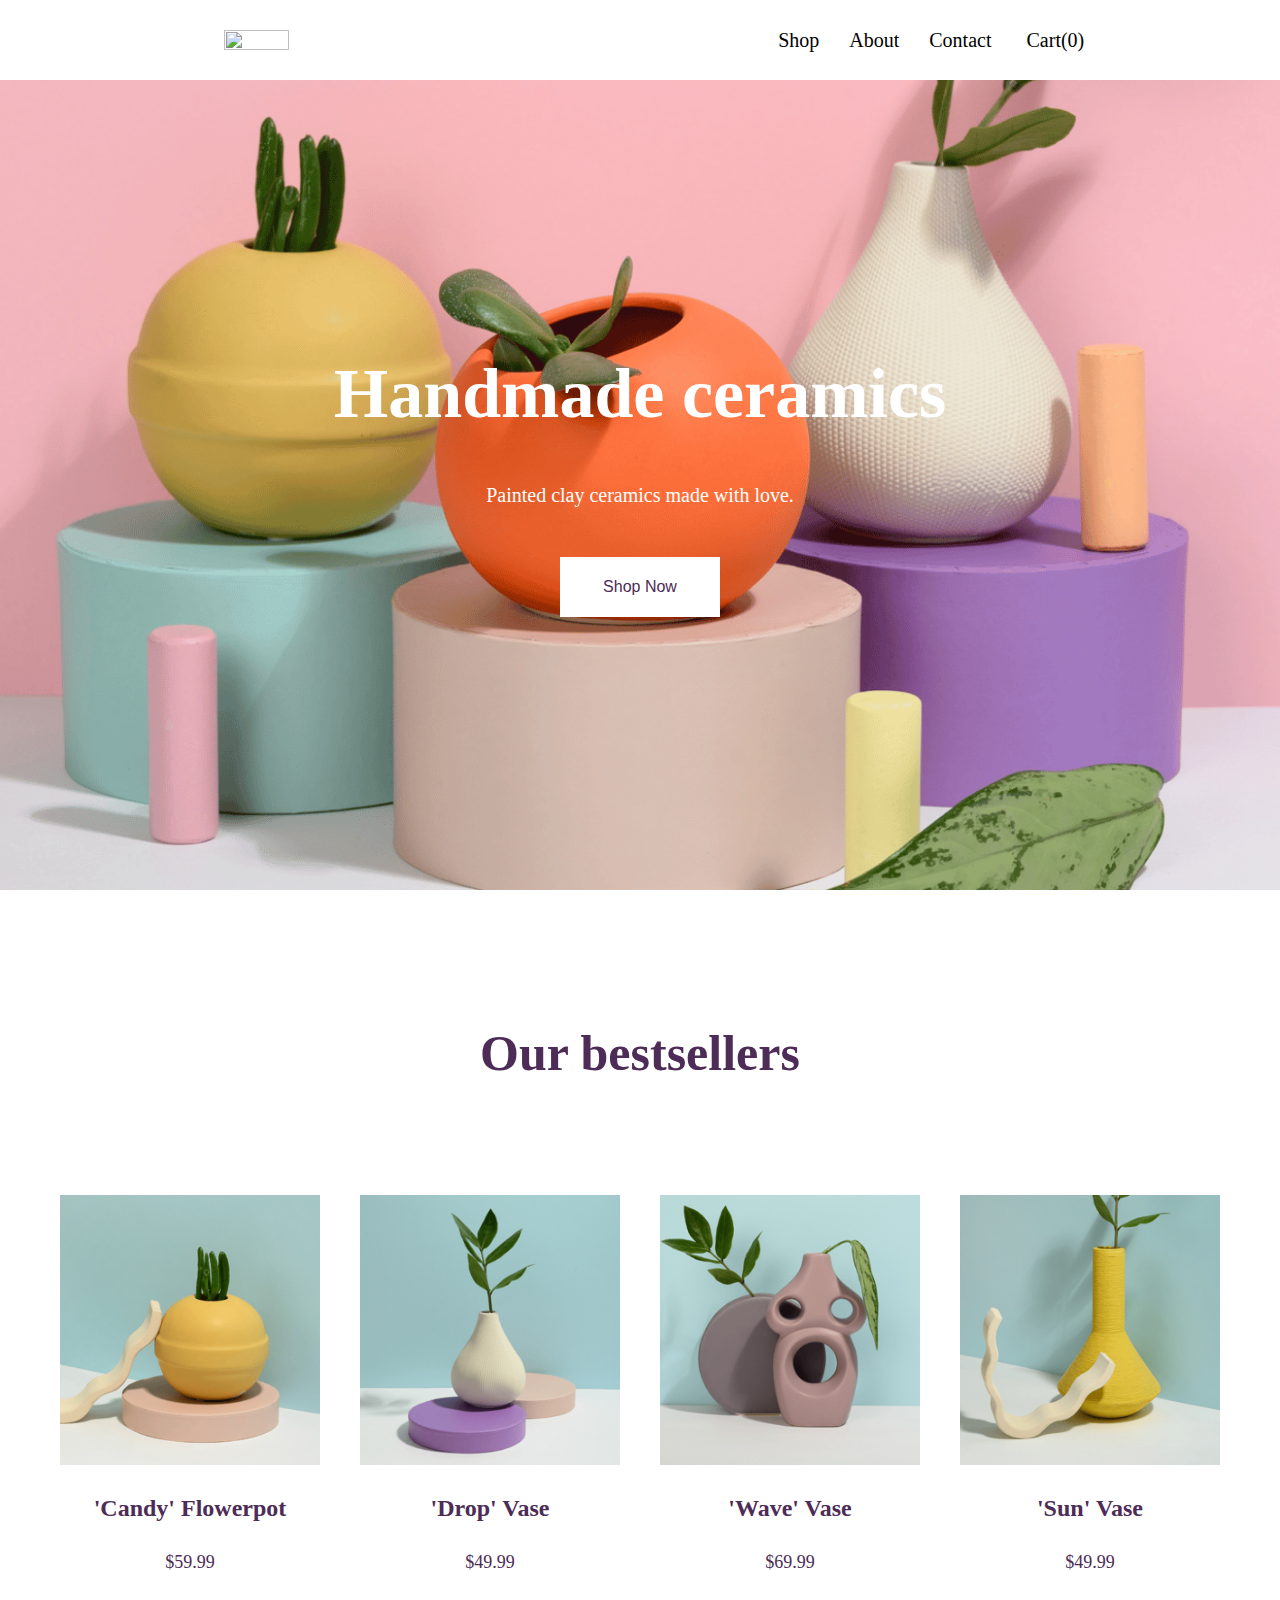
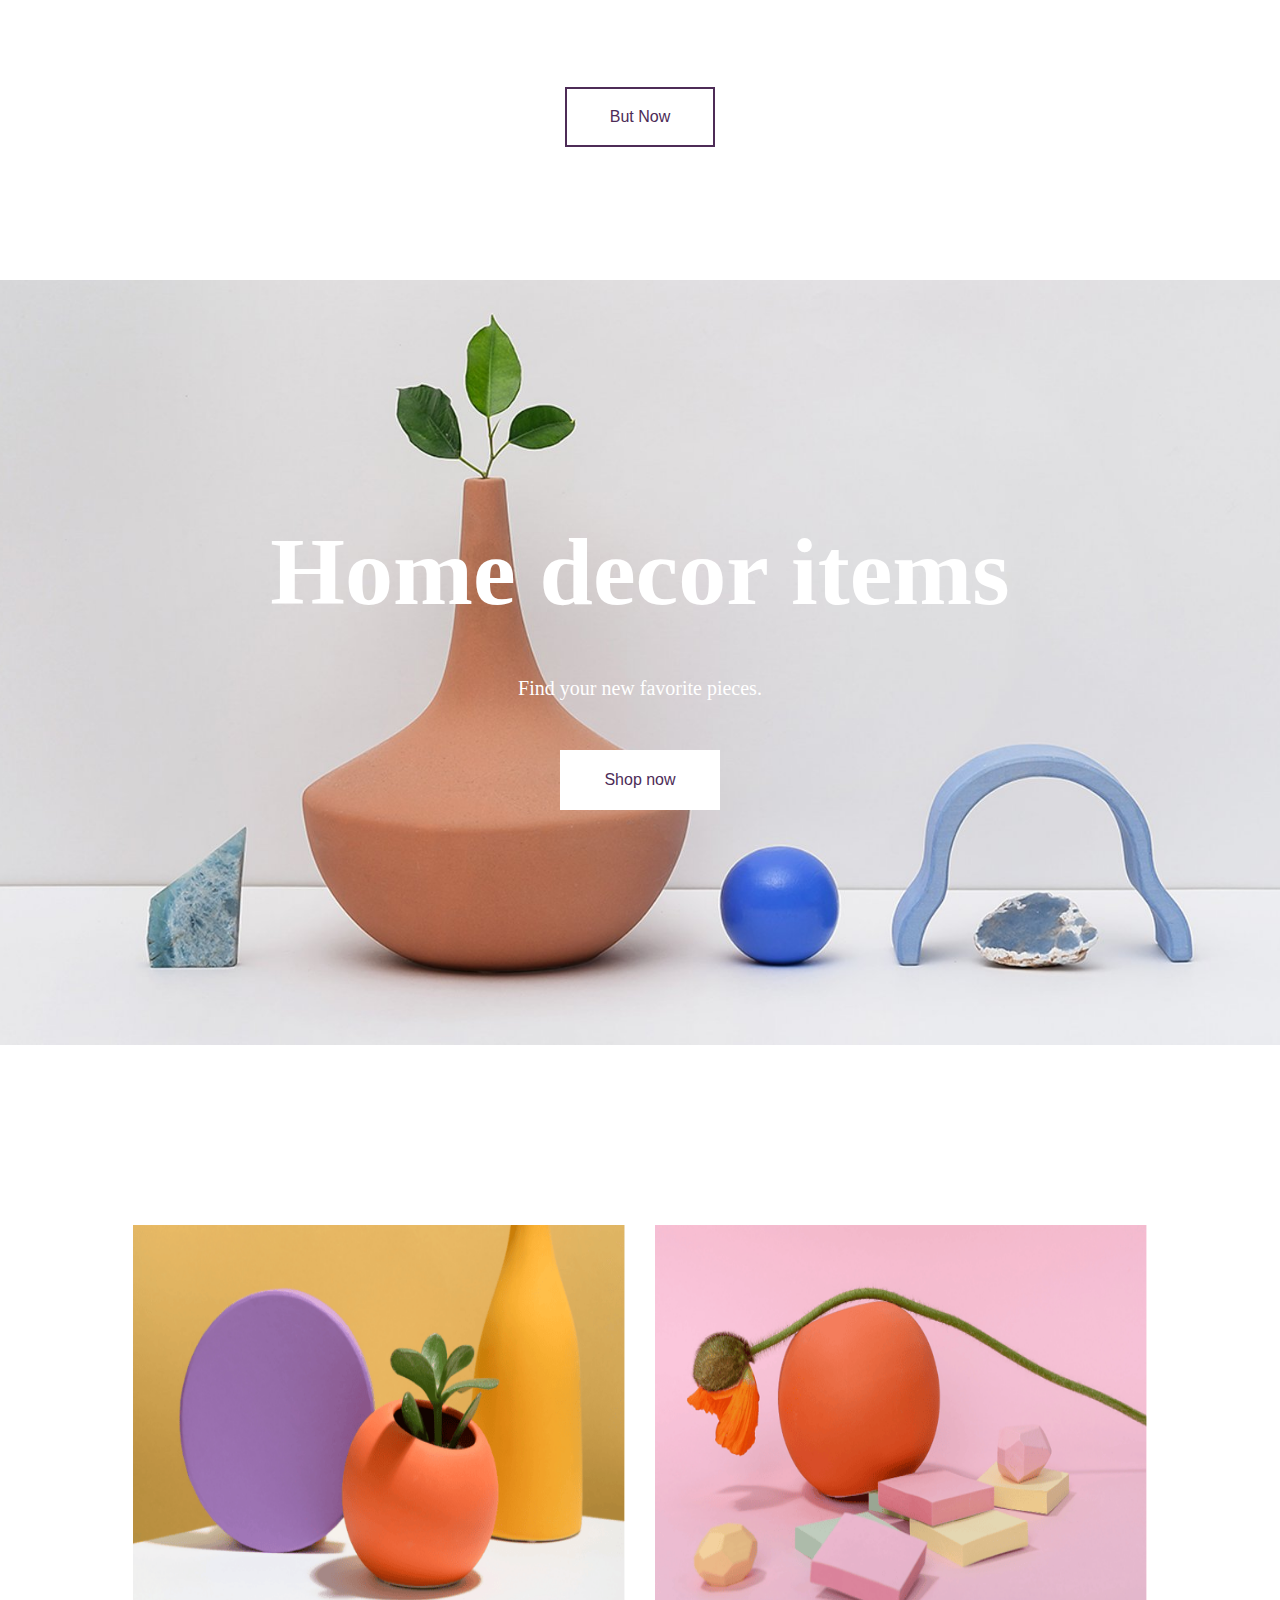
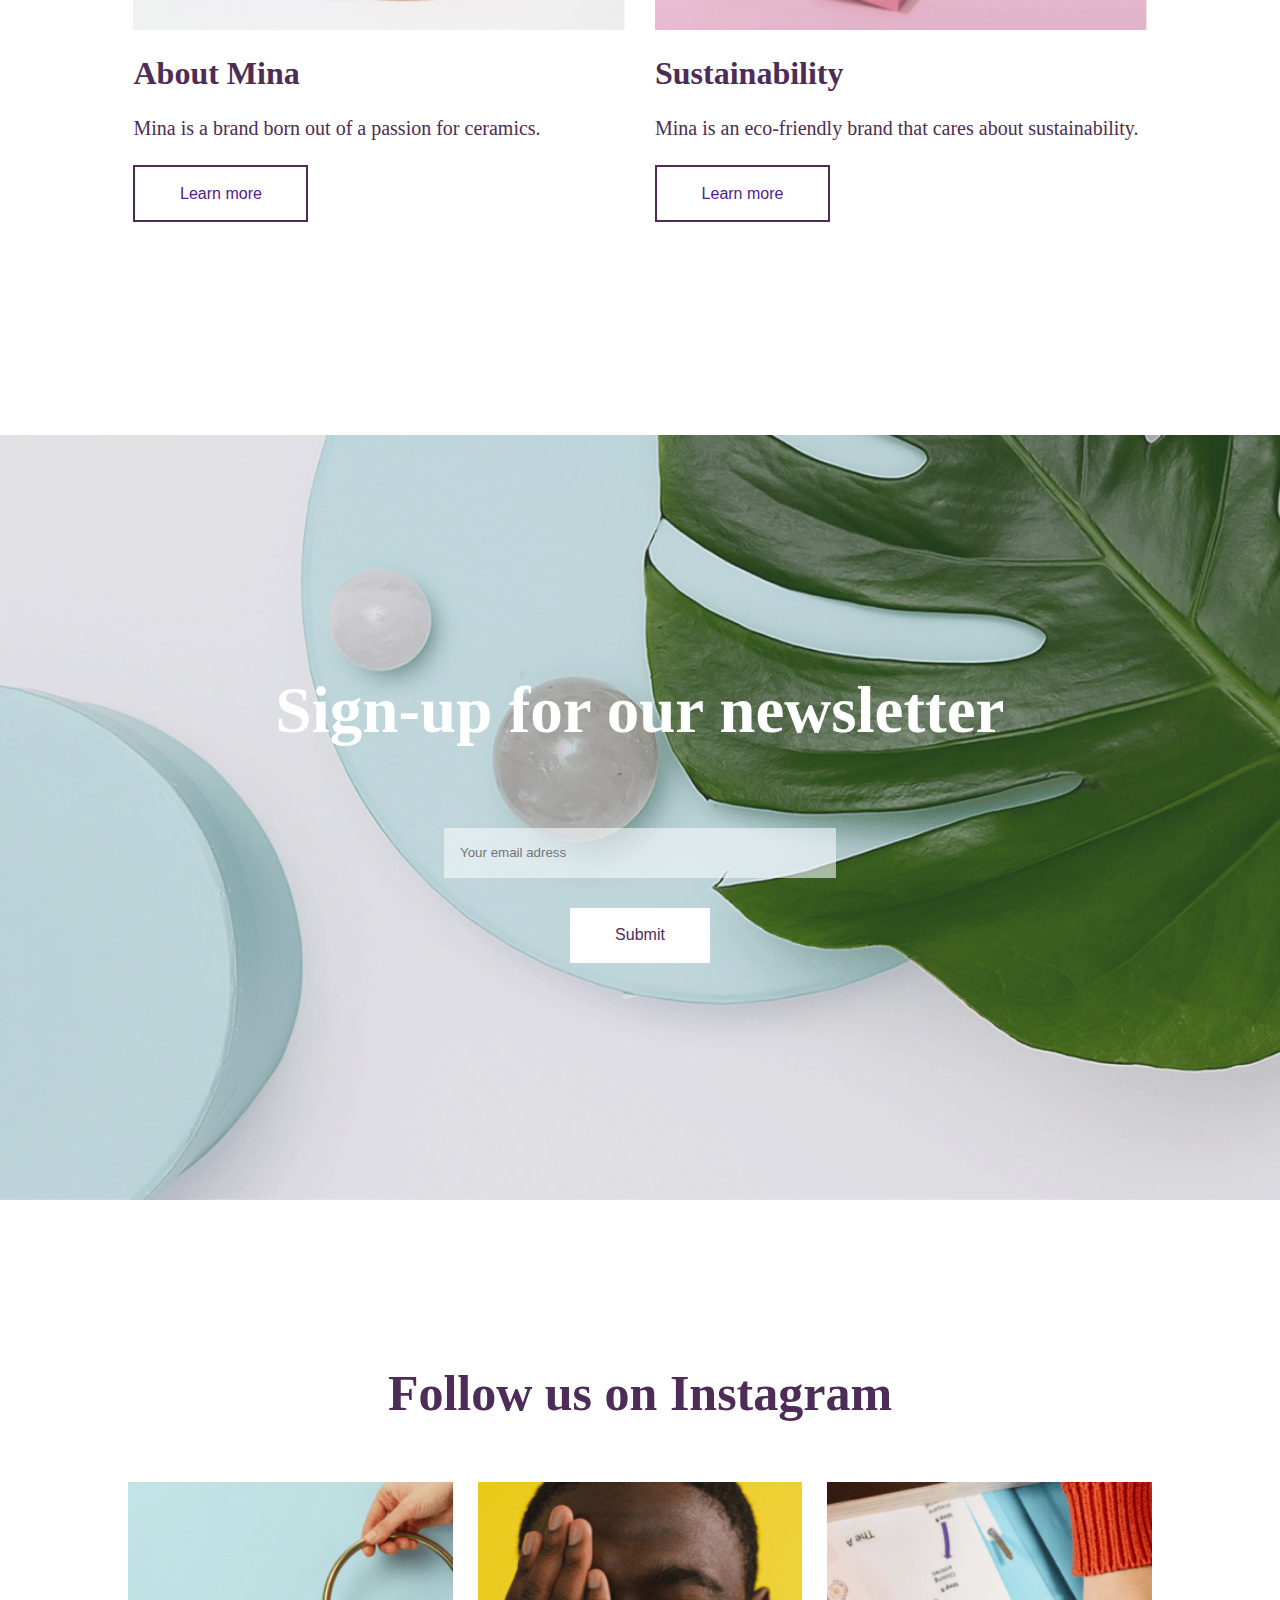
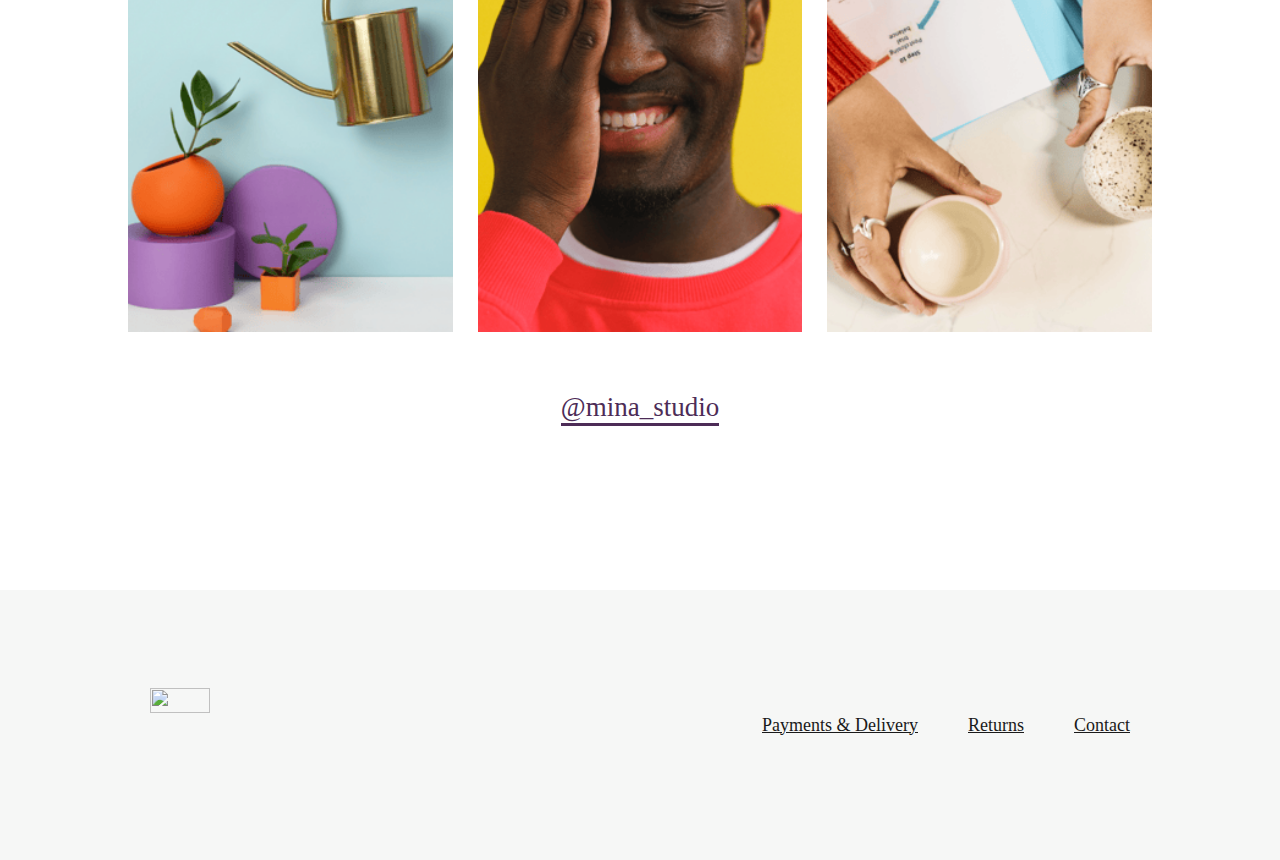
==== index.html @ 81a7264b "Ready" ====
<!DOCTYPE html>
<html lang="en">

<head>
    <meta charset="UTF-8">
    <meta http-equiv="X-UA-Compatible" content="IE=edge">
    <meta name="viewport" content="width=device-width, initial-scale=1.0">
    <link rel="stylesheet" href="https://cdnjs.cloudflare.com/ajax/libs/font-awesome/6.2.1/css/all.min.css"
        integrity="sha512-MV7K8+y+gLIBoVD59lQIYicR65iaqukzvf/nwasF0nqhPay5w/9lJmVM2hMDcnK1OnMGCdVK+iQrJ7lzPJQd1w=="
        crossorigin="anonymous" referrerpolicy="no-referrer" />
    <link rel="stylesheet" href="./assets/css/main.css">
    <script src="./assets/JavaScript/script.js" defer></script>
    <title>Document</title>
</head>

<body>
    <header>
        <!-- Navbar Start -->
        <nav>
            <div class="topnavmain">
                <i id="hamburgermenu" style="font-size: 25px;" class="fa-solid fa-bars"></i>
                <img src="https://assets.zyrosite.com/cdn-cgi/image/format=auto,w=64,fit=crop/minattnvs/MINA-Yg2GZekJLlIEw2GR.png"
                    alt="">
                <div class="topnavtext">
                    <ul>
                        <li><a href="">Shop</a></li>
                        <li class="dropdown">
                            <a href="">About</a>
                            <div class="dropdown-content">
                                <a href="">Sustainability</a>
                            </div>
                        </li>
                        <li><a href="">Contact</a></li>
                        <div style="display: flex; gap: 5px;">
                            <i class="fa-solid fa-basket-shopping"></i>
                            <li id="basket"><a href="">Cart(0)</a></li>
                        </div>
                    </ul>
                </div>
            </div>
        </nav>
        <div id="topnavmenu">
            <ul>
                <li><a href="">Shop</a></li>
                <li><a href="">About</a></li>
                <li><a href="">Contact</a></li>
            </ul>
        </div>
    </header>

    <!-- Main Start -->
    <main>
        <!-- First Section Start -->
        <section class="firstsection">
            <h1>Handmade ceramics</h1>
            <p>Painted clay ceramics made with love.</p>
            <button><a href="">Shop Now</a></button>
        </section>
        <!-- First Section End -->

        <!-- Second Section Start -->
        <section class="secondsec">
            <h2>Our bestsellers</h2>
            <div class="secondseccards">
                <div>
                    <img src="./assets/imgs/2seccard1.png" alt="">
                    <h3>'Candy' Flowerpot</h3>
                    <p>$59.99</p>
                </div>
                <div>
                    <img src="./assets/imgs/2seccard2.png" alt="">
                    <h3>'Drop' Vase</h3>
                    <p>$49.99</p>
                </div>
                <div>
                    <img src="./assets/imgs/2seccard3.png" alt="">
                    <h3>'Wave' Vase</h3>
                    <p>$69.99</p>
                </div>
                <div>
                    <img src="./assets/imgs/2seccard4.png" alt="">
                    <h3>'Sun' Vase</h3>
                    <p>$49.99</p>
                </div>
            </div>
            <button><a href="">But Now</a></button>
        </section>
        <!-- Second Section End -->

        <!-- Third Section Start -->
        <section class="thirdsec">
            <h2>Home decor items</h2>
            <p>Find your new favorite pieces.</p>
            <button><a href="">Shop now</a></button>
        </section>
        <!-- Third Section End -->

        <!-- Fourth Section Start -->
        <section class="fourthsection">
            <div class="fourthsecItems">
                <div id="sec4_item1">
                    <img src="./assets/imgs/sec4item1.png" alt="">
                    <h3>About Mina</h3>
                    <p>Mina is a brand born out of a passion for ceramics.</p>
                    <button><a href="">Learn more</a></button>
                </div>
                <div id="sec4_item2">
                    <img src="./assets/imgs/sec4item2.png" alt="">
                    <h3>Sustainability</h3>
                    <p>Mina is an eco-friendly brand that cares about sustainability.</p>
                    <button><a href="">Learn more</a></button>
                </div>
            </div>
        </section>
        <!-- Fourth Section End -->

        <!-- Sign-up Section Start -->
        <section class="signupsection">
            <h2>Sign-up for our newsletter</h2>
            <div id="signup">
                <input type="text" placeholder="Your email adress">
                <button><a href="">Submit</a></button>
            </div>
        </section>
        <!-- Sign-up Section End -->

        <!-- Follow Us On Instagram Section Start -->
        <section class="followusSection">
            <div class="follow_us_container">
                <h2>Follow us on Instagram</h2>
                <div id="follow_us_items">
                    <div id="card1"></div>
                    <div id="card2"></div>
                    <div id="card3"></div>
                </div>
                <a href="">@mina_studio</a>
            </div>  
        </section>
        <!-- Follow Us On Instagram Section End -->
    </main>
    <!-- Main End -->

    <!-- Footer Start -->
    <footer>
        <div class="footeritems">
            <img src="https://assets.zyrosite.com/cdn-cgi/image/format=auto,w=64,fit=crop/minattnvs/MINA-Yg2GZekJLlIEw2GR.png" alt="">
            <div>
                <i class="fa-brands fa-twitter"></i>
                <i class="fa-brands fa-facebook"></i>
                <i class="fa-brands fa-instagram"></i>
            </div>
        </div>
        <ul>
            <li><a href="">Payments & Delivery</a></li>
            <li><a href="">Returns</a></li>
            <li><a href="">Contact</a></li>
        </ul>
    </footer>
    <!-- Footer End -->
</body>

</html>
---- assets/css/main.css ----
* {
  margin: 0;
  padding: 0;
  box-sizing: border-box;
}

ul, ol, li, a {
  text-decoration: none;
  list-style: none;
}

header nav {
  top: 0;
  width: 100%;
  height: 80px;
  position: fixed;
  display: flex;
  justify-content: center;
  background-color: white;
}
header nav .topnavmain {
  width: 65%;
  height: 80px;
  display: flex;
  justify-content: space-between;
  align-items: center;
}
header nav .topnavmain #hamburgermenu {
  display: none;
}
header nav .topnavmain img {
  width: 65px;
  height: 20px;
}
header nav .topnavmain .topnavtext {
  width: 30%;
  height: 80px;
  display: flex;
  align-items: center;
  justify-content: center;
}
header nav .topnavmain .topnavtext ul {
  gap: 30px;
  display: flex;
}
header nav .topnavmain .topnavtext ul .dropdown .dropdown-content {
  display: none;
}
header nav .topnavmain .topnavtext ul > div i {
  font-size: 20px;
}
header nav .topnavmain .topnavtext ul li a {
  font-size: 20px;
  color: black;
}
header nav .topnavmain .topnavtext ul li a:hover {
  border-bottom: 2px solid black;
}
header #topnavmenu {
  width: 100%;
  height: 110px;
  position: fixed;
  top: 80px;
  text-align: right;
  display: none;
}
header #topnavmenu ul {
  margin-right: 40px;
  display: flex;
  gap: 20px;
  flex-direction: column;
}
header #topnavmenu ul li a {
  color: black;
}
header #topnavmenu ul li a:hover {
  border-bottom: 2px solid black;
  padding-bottom: 5px;
}

@media only screen and (max-width: 600px) {
  header nav {
    background-color: white;
    width: 100%;
    height: 80px;
    position: fixed;
    display: flex;
    justify-content: center;
  }
  header nav .topnavmain {
    width: 65%;
    height: 80px;
    display: flex;
    justify-content: space-between;
    align-items: center;
  }
  header nav .topnavmain #hamburgermenu {
    display: block;
  }
  header nav .topnavmain img {
    width: 65px;
    height: 20px;
  }
  header nav .topnavmain .topnavtext {
    width: 30%;
    height: 80px;
    display: flex;
    align-items: center;
    justify-content: center;
  }
  header nav .topnavmain .topnavtext ul {
    gap: 30px;
    display: flex;
  }
  header nav .topnavmain .topnavtext ul > li {
    margin-right: 10px;
  }
  header nav .topnavmain .topnavtext ul > li a {
    display: none;
  }
  header nav .topnavmain .topnavtext ul > li a:hover {
    border-bottom: 1px solid black;
  }
  #topnavmenu.active {
    display: block;
    background-color: white;
  }
}
main .firstsection {
  margin-top: 80px;
  width: 100%;
  height: 90vh;
  background-image: url(../imgs/firstsectionimg.png);
  background-position: center;
  background-size: cover;
  background-repeat: no-repeat;
  display: flex;
  justify-content: center;
  align-items: center;
  flex-direction: column;
  gap: 50px;
}
main .firstsection h1 {
  color: white;
  font-size: 70px;
}
main .firstsection p {
  color: white;
  font-size: 20px;
}
main .firstsection button {
  width: 160px;
  height: 60px;
  background-color: white;
  border: 0;
}
main .firstsection button a {
  color: #4D2C57;
  font-size: 16px;
}
main .firstsection button:hover {
  cursor: pointer;
  background-color: #e4dae7;
}
main .secondsec {
  max-width: 100%;
  min-height: 110vh;
  display: flex;
  justify-content: center;
  align-items: center;
  flex-direction: column;
  gap: 100px;
}
main .secondsec h2 {
  font-size: 50px;
  color: #4D2C57;
}
main .secondsec .secondseccards {
  max-width: 1200px;
  width: 100%;
  min-height: 43vh;
  display: flex;
}
main .secondsec .secondseccards div {
  padding: 20px;
  width: 25%;
  height: 45vh;
  display: flex;
  flex-direction: column;
  justify-content: center;
  text-align: center;
  gap: 30px;
}
main .secondsec .secondseccards div h3 {
  color: #4D2C57;
  font-size: 24px;
}
main .secondsec .secondseccards div p {
  color: #4D2C57;
  font-size: 18px;
}
main .secondsec .secondseccards div img {
  width: 100%;
  height: 30vh;
}
main .secondsec button {
  width: 150px;
  height: 60px;
  background-color: white;
  border: 2px solid #4D2C57;
}
main .secondsec button a {
  color: #4D2C57;
  font-size: 16px;
}
main .secondsec button:hover {
  transition: 0.2s;
  background-color: #4D2C57;
  cursor: pointer;
}
main .secondsec button:hover a {
  color: white;
}
main .thirdsec {
  width: 100%;
  height: 85vh;
  background-image: url(../imgs/thirdsecbgimg.jfif);
  background-size: cover;
  background-position: center;
  background-repeat: no-repeat;
  display: flex;
  justify-content: center;
  align-items: center;
  flex-direction: column;
  gap: 50px;
}
main .thirdsec h2 {
  color: white;
  font-size: 96px;
}
main .thirdsec p {
  color: white;
  font-size: 20px;
}
main .thirdsec button {
  width: 160px;
  height: 60px;
  background-color: white;
  border: 0;
}
main .thirdsec button a {
  color: #4D2C57;
  font-size: 16px;
}
main .thirdsec button:hover {
  background-color: #e4dae7;
  cursor: pointer;
}
main .fourthsection {
  width: 100%;
  height: 110vh;
  display: flex;
  justify-content: center;
  align-items: center;
}
main .fourthsection .fourthsecItems {
  width: 80%;
  height: 70vh;
  display: flex;
  justify-content: center;
  gap: 30px;
}
main .fourthsection .fourthsecItems #sec4_item1 {
  width: 48%;
  min-height: 63vh;
  display: flex;
  flex-direction: column;
  gap: 25px;
}
main .fourthsection .fourthsecItems #sec4_item1 img {
  width: 100%;
  height: 45vh;
}
main .fourthsection .fourthsecItems #sec4_item1 h3 {
  font-size: 32px;
  color: #4D2C57;
}
main .fourthsection .fourthsecItems #sec4_item1 p {
  font-size: 20px;
  color: #4D2C57;
}
main .fourthsection .fourthsecItems #sec4_item1 button {
  width: 175px;
  height: 57px;
  border: 2px solid #4D2C57;
  background-color: white;
}
main .fourthsection .fourthsecItems #sec4_item1 button a {
  font-size: 16px;
}
main .fourthsection .fourthsecItems #sec4_item1 button:hover {
  background-color: #4D2C57;
  cursor: pointer;
}
main .fourthsection .fourthsecItems #sec4_item1 button:hover a {
  color: #e4dae7;
}
main .fourthsection .fourthsecItems #sec4_item2 {
  width: 48%;
  min-height: 63vh;
  display: flex;
  flex-direction: column;
  gap: 25px;
}
main .fourthsection .fourthsecItems #sec4_item2 img {
  width: 100%;
  height: 45vh;
}
main .fourthsection .fourthsecItems #sec4_item2 h3 {
  font-size: 32px;
  color: #4D2C57;
}
main .fourthsection .fourthsecItems #sec4_item2 p {
  font-size: 20px;
  color: #4D2C57;
}
main .fourthsection .fourthsecItems #sec4_item2 button {
  width: 175px;
  height: 57px;
  border: 2px solid #4D2C57;
  background-color: white;
}
main .fourthsection .fourthsecItems #sec4_item2 button a {
  font-size: 16px;
}
main .fourthsection .fourthsecItems #sec4_item2 button:hover {
  background-color: #4D2C57;
  cursor: pointer;
}
main .fourthsection .fourthsecItems #sec4_item2 button:hover a {
  color: #e4dae7;
}
main .signupsection {
  width: 100%;
  height: 85vh;
  background-image: url(../imgs/sec5bgimg.png);
  background-position: center;
  background-size: cover;
  background-repeat: no-repeat;
  display: flex;
  justify-content: center;
  align-items: center;
  flex-direction: column;
  gap: 80px;
}
main .signupsection #signup {
  display: flex;
  flex-direction: column;
  align-items: center;
  gap: 30px;
}
main .signupsection #signup input {
  width: 392px;
  height: 50px;
  background-color: rgba(245, 248, 251, 0.6);
  padding: 16px 56px 16px 16px;
  border: none;
}
main .signupsection #signup button {
  width: 140px;
  height: 55px;
  background-color: white;
  border: none;
}
main .signupsection #signup button a {
  color: #4D2C57;
  font-size: 16px;
}
main .signupsection h2 {
  color: white;
  font-size: 65px;
}
main .followusSection {
  width: 100%;
  height: 110vh;
  display: flex;
  align-items: center;
  justify-content: center;
}
main .followusSection .follow_us_container {
  width: 80%;
  height: 80vh;
  display: flex;
  flex-direction: column;
  align-items: center;
  justify-content: center;
  gap: 60px;
}
main .followusSection .follow_us_container h2 {
  font-size: 50px;
  color: #4D2C57;
}
main .followusSection .follow_us_container a {
  font-size: 27px;
  color: #4D2C57;
  border-bottom: 3px solid #4D2C57;
}
main .followusSection .follow_us_container #follow_us_items {
  width: 100%;
  height: 50vh;
  display: flex;
  gap: 25px;
}
main .followusSection .follow_us_container #follow_us_items #card1 {
  width: 32%;
  height: 100%;
  background-image: url(../imgs/followusitems1.png);
  background-size: cover;
  background-position: center;
  background-repeat: no-repeat;
}
main .followusSection .follow_us_container #follow_us_items #card2 {
  width: 32%;
  height: 100%;
  background-image: url(../imgs/followusitems2.png);
  background-size: cover;
  background-position: center;
  background-repeat: no-repeat;
}
main .followusSection .follow_us_container #follow_us_items #card3 {
  width: 32%;
  height: 100%;
  background-image: url(../imgs/followusitems3.png);
  background-size: cover;
  background-position: center;
  background-repeat: no-repeat;
}

@media only screen and (max-width: 900px) {
  main .firstsection {
    width: 100%;
    height: 90vh;
    background-image: url(../imgs/firstsectionimg.png);
    background-position: center;
    background-size: cover;
    background-repeat: no-repeat;
    display: flex;
    justify-content: center;
    align-items: center;
    flex-direction: column;
    text-align: center;
    gap: 3 0px;
  }
  main .firstsection h1 {
    color: white;
    font-size: 100px;
  }
  main .firstsection p {
    color: white;
    font-size: 20px;
  }
  main .firstsection button {
    width: 160px;
    height: 60px;
    background-color: white;
    border: 0;
  }
  main .firstsection button a {
    color: #4D2C57;
  }
  main .secondsec {
    width: 100%;
    min-height: 90vh;
    display: flex;
    justify-content: center;
    align-items: center;
    flex-direction: column;
    gap: 100px;
    text-align: center;
  }
  main .secondsec h2 {
    font-size: 50px;
    color: #4D2C57;
  }
  main .secondsec .secondseccards {
    max-width: 1200px;
    width: 100%;
    min-height: 43vh;
    display: flex;
    gap: 10px;
    flex-direction: column;
  }
  main .secondsec .secondseccards div {
    width: 100%;
    margin: 0 auto;
    min-height: 45vh;
    display: flex;
    flex-direction: column;
    justify-content: center;
    text-align: center;
    gap: 30px;
    padding: 40px;
  }
  main .secondsec .secondseccards div h3 {
    color: #4D2C57;
    font-size: 24px;
  }
  main .secondsec .secondseccards div p {
    color: #4D2C57;
    font-size: 18px;
  }
  main .secondsec .secondseccards div img {
    width: 100%;
    height: 30vh;
  }
  main .secondsec button {
    width: 150px;
    height: 60px;
    background-color: white;
    border: 2px solid #4D2C57;
  }
  main .secondsec button a {
    color: #4D2C57;
    font-size: 16px;
  }
  main .fourthsection {
    height: 150vh;
  }
  main .fourthsection .fourthsecItems {
    width: 80%;
    height: 70vh;
    flex-direction: column;
    gap: 30px;
  }
  main .fourthsection .fourthsecItems #sec4_item1 {
    width: 100%;
  }
  main .fourthsection .fourthsecItems #sec4_item2 {
    width: 100%;
  }
  main .signupsection h2 {
    font-size: 46px;
  }
  main .followusSection {
    width: 100%;
    height: 150vh;
  }
  main .followusSection .follow_us_container {
    width: 60%;
    height: 140vh;
    flex-direction: column;
    gap: 40px;
  }
  main .followusSection .follow_us_container h2 {
    font-size: 35px;
  }
  main .followusSection .follow_us_container a {
    font-size: 22px;
  }
  main .followusSection .follow_us_container #follow_us_items {
    width: 100%;
    height: 120vh;
    flex-direction: column;
  }
  main .followusSection .follow_us_container #follow_us_items #card1 {
    width: 100%;
    height: 100%;
  }
  main .followusSection .follow_us_container #follow_us_items #card2 {
    width: 100%;
    height: 100%;
  }
  main .followusSection .follow_us_container #follow_us_items #card3 {
    width: 100%;
    height: 100%;
  }
}
footer {
  width: 100%;
  height: 30vh;
  display: flex;
  align-items: center;
  justify-content: space-between;
  background-color: #F6F7F6;
}
footer ul {
  margin-right: 150px;
  display: flex;
  gap: 50px;
}
footer ul li a {
  font-size: 18px;
  color: #1A1A1A;
  text-decoration: underline;
}
footer .footeritems {
  margin-left: 150px;
  display: flex;
  flex-direction: column;
  gap: 50px;
}
footer .footeritems img {
  width: 60px;
  height: 25px;
}
footer .footeritems > div {
  display: flex;
  margin-left: 10px;
  gap: 30px;
}
footer .footeritems > div i {
  font-size: 20px;
}

@media only screen and (max-width: 600px) {
  footer {
    height: 50vh;
    gap: 100px;
  }
  footer .footeritems {
    margin-left: 50px;
    gap: 200px;
  }
  footer ul {
    flex-direction: column;
    gap: 20px;
  }
}/*# sourceMappingURL=main.css.map */
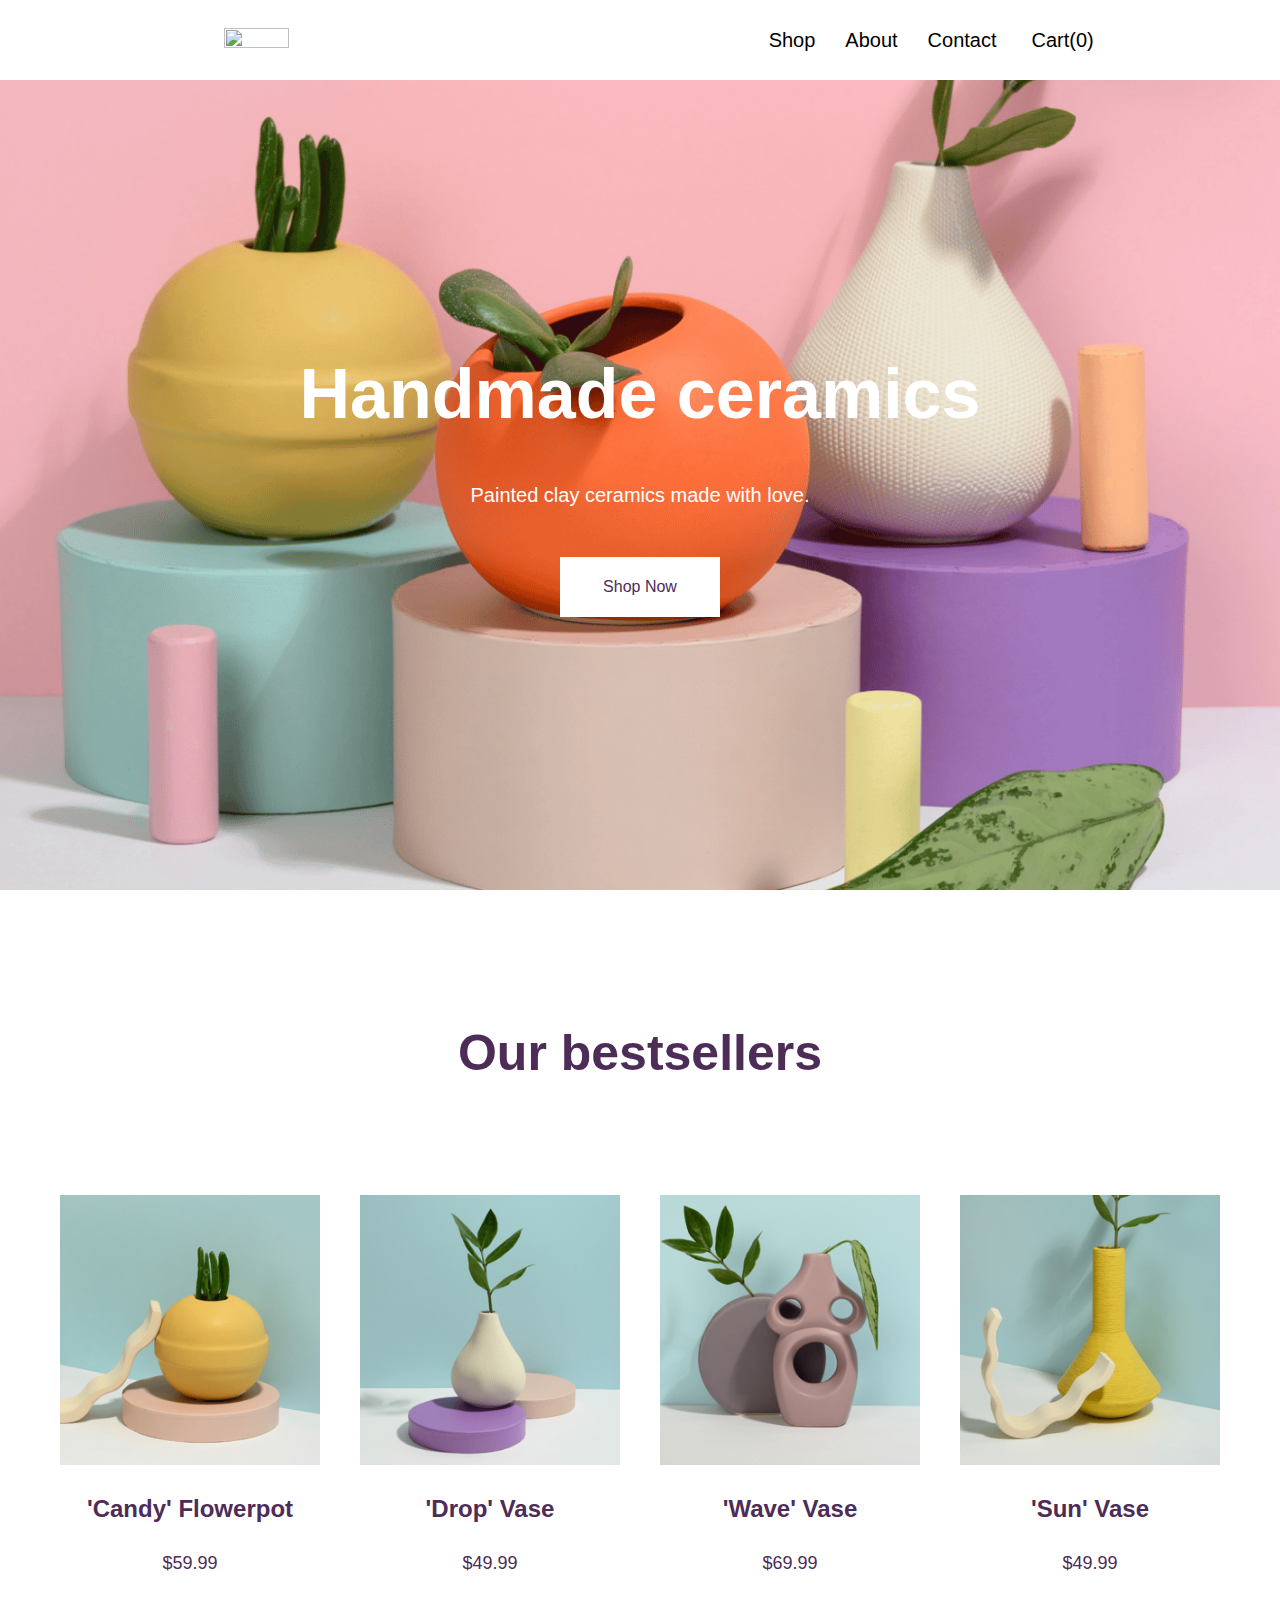
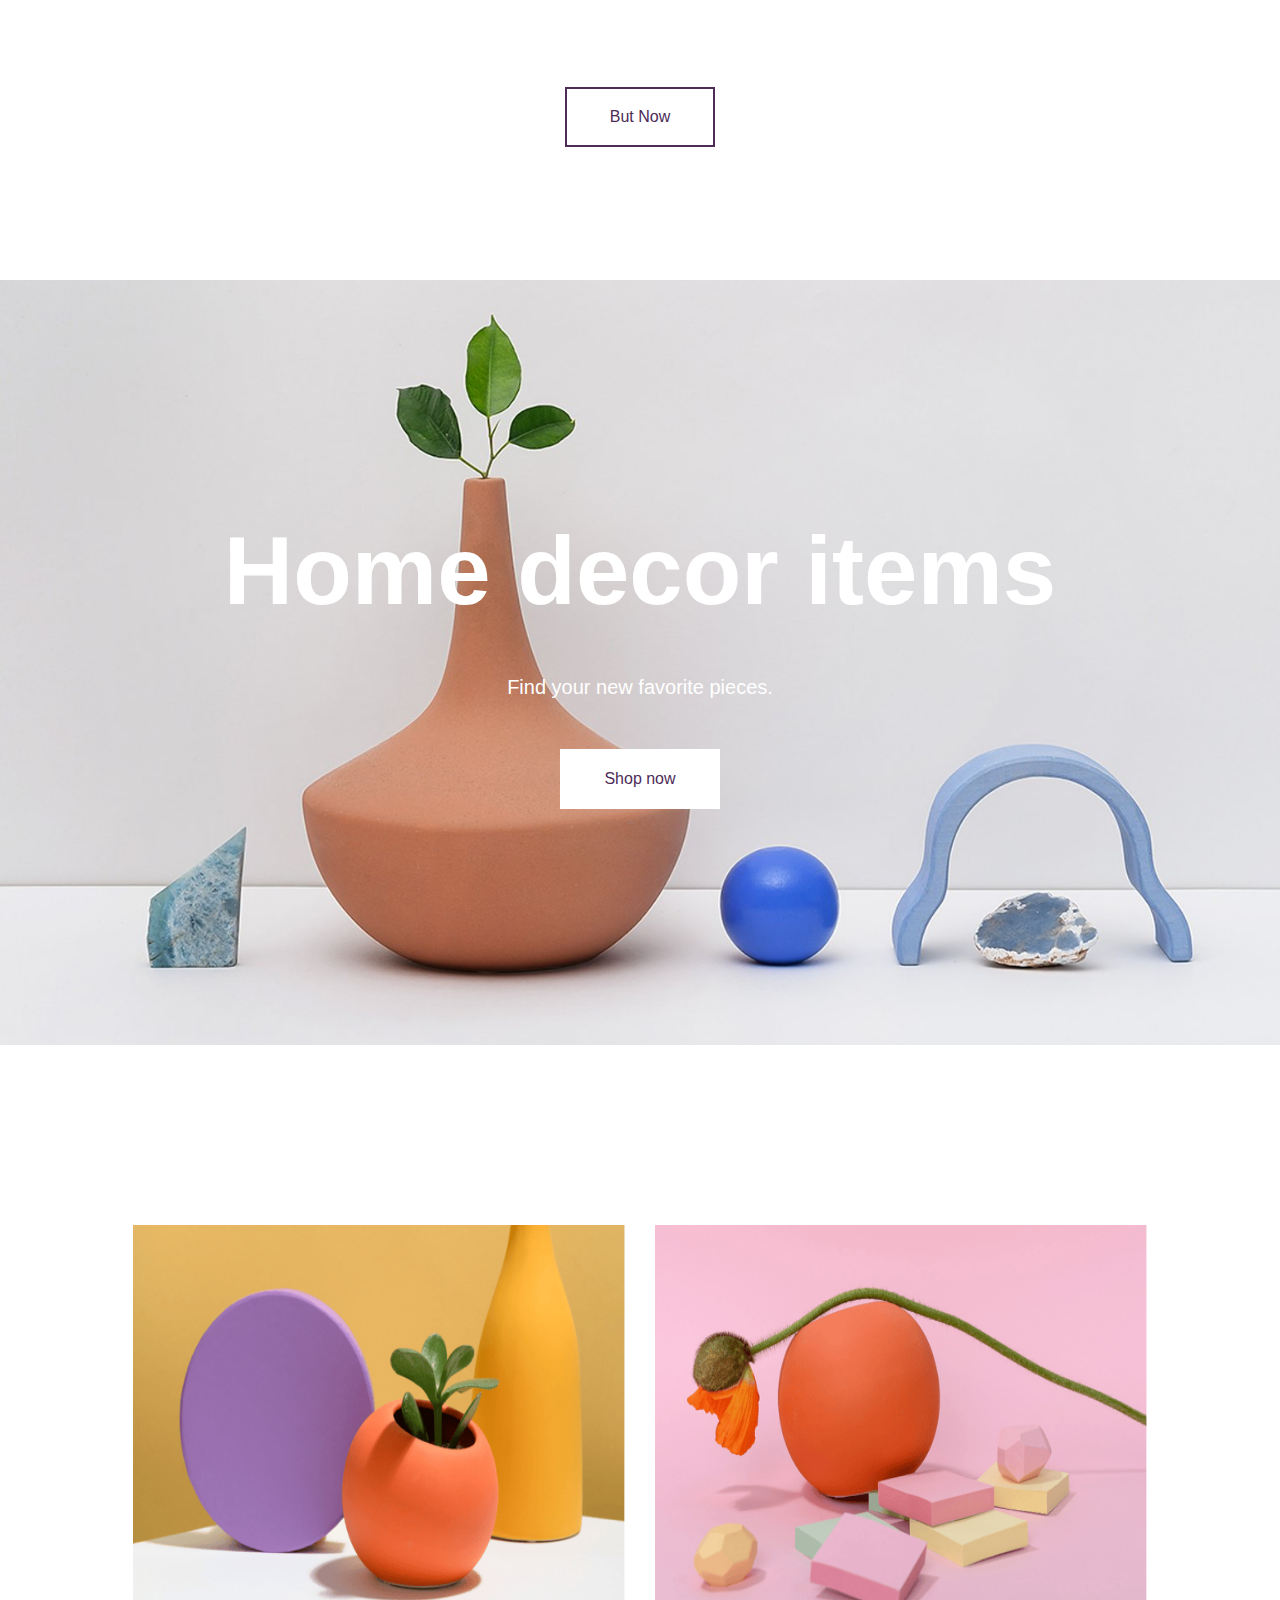
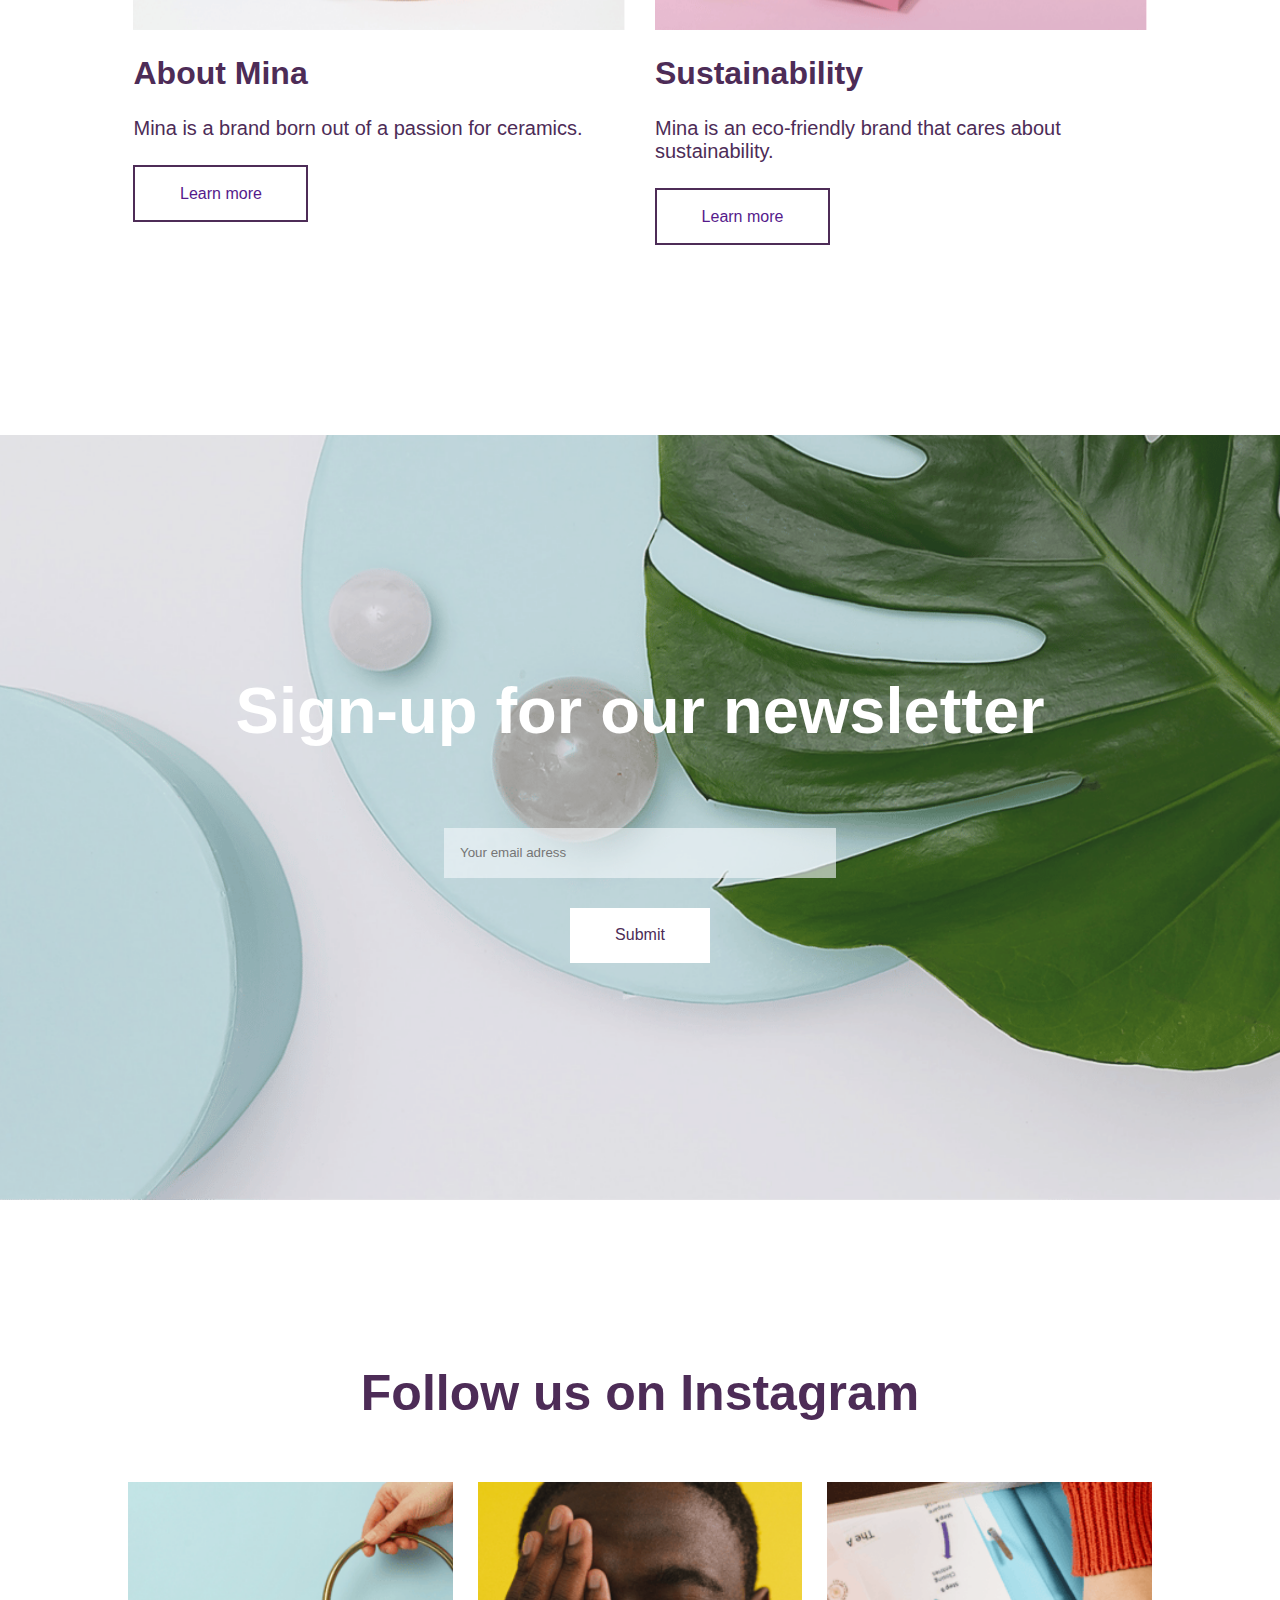
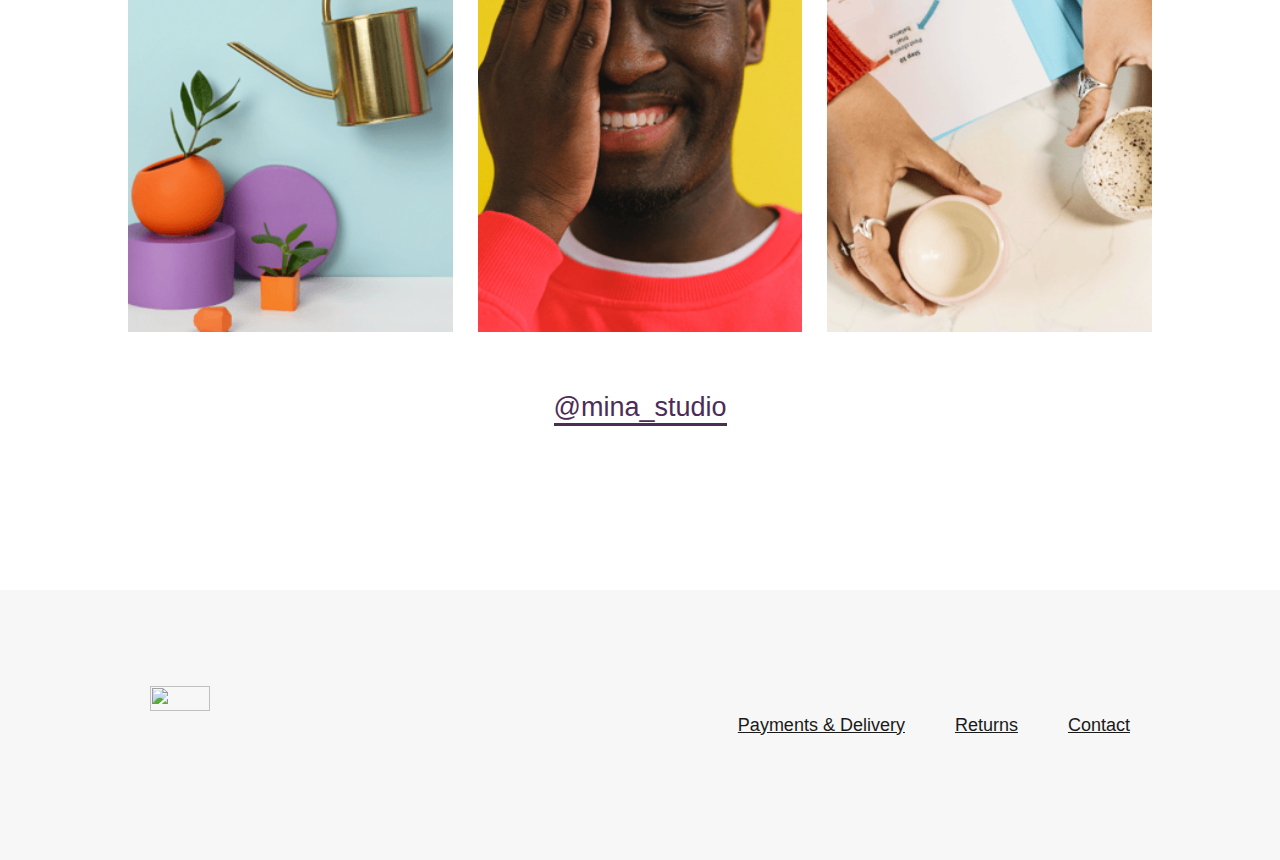
==== commit 90d30c4b: "Added" ====
--- a/index.html
+++ b/index.html
@@ -10,7 +10,7 @@
         crossorigin="anonymous" referrerpolicy="no-referrer" />
     <link rel="stylesheet" href="./assets/css/main.css">
     <script src="./assets/JavaScript/script.js" defer></script>
-    <title>Document</title>
+    <title>Home</title>
 </head>
 
 <body>
@@ -19,13 +19,14 @@
         <nav>
             <div class="topnavmain">
                 <i id="hamburgermenu" style="font-size: 25px;" class="fa-solid fa-bars"></i>
-                <img src="https://assets.zyrosite.com/cdn-cgi/image/format=auto,w=64,fit=crop/minattnvs/MINA-Yg2GZekJLlIEw2GR.png"
-                    alt="">
+                <a href="#"><img
+                        src="https://assets.zyrosite.com/cdn-cgi/image/format=auto,w=64,fit=crop/minattnvs/MINA-Yg2GZekJLlIEw2GR.png"
+                        alt=""></a>
                 <div class="topnavtext">
                     <ul>
-                        <li><a href="">Shop</a></li>
+                        <li><a href="./shop.html">Shop</a></li>
                         <li class="dropdown">
-                            <a href="">About</a>
+                            <a href="./about.html">About <i class="fa-solid fa-chevron-down"></i></a>
                             <div class="dropdown-content">
                                 <a href="">Sustainability</a>
                             </div>
@@ -41,8 +42,8 @@
         </nav>
         <div id="topnavmenu">
             <ul>
-                <li><a href="">Shop</a></li>
-                <li><a href="">About</a></li>
+                <li><a href="./shop.html">Shop</a></li>
+                <li><a href="./about.html">About</a></li>
                 <li><a href="">Contact</a></li>
             </ul>
         </div>
@@ -54,7 +55,7 @@
         <section class="firstsection">
             <h1>Handmade ceramics</h1>
             <p>Painted clay ceramics made with love.</p>
-            <button><a href="">Shop Now</a></button>
+            <button><a href="./shop.html">Shop Now</a></button>
         </section>
         <!-- First Section End -->
 
@@ -83,7 +84,7 @@
                     <p>$49.99</p>
                 </div>
             </div>
-            <button><a href="">But Now</a></button>
+            <button><a href="./shop.html">But Now</a></button>
         </section>
         <!-- Second Section End -->
 
@@ -91,7 +92,7 @@
         <section class="thirdsec">
             <h2>Home decor items</h2>
             <p>Find your new favorite pieces.</p>
-            <button><a href="">Shop now</a></button>
+            <button><a href="./shop.html">Shop now</a></button>
         </section>
         <!-- Third Section End -->
 
@@ -134,7 +135,7 @@
                     <div id="card3"></div>
                 </div>
                 <a href="">@mina_studio</a>
-            </div>  
+            </div>
         </section>
         <!-- Follow Us On Instagram Section End -->
     </main>
@@ -143,7 +144,9 @@
     <!-- Footer Start -->
     <footer>
         <div class="footeritems">
-            <img src="https://assets.zyrosite.com/cdn-cgi/image/format=auto,w=64,fit=crop/minattnvs/MINA-Yg2GZekJLlIEw2GR.png" alt="">
+            <a href="#"><img
+                    src="https://assets.zyrosite.com/cdn-cgi/image/format=auto,w=64,fit=crop/minattnvs/MINA-Yg2GZekJLlIEw2GR.png"
+                    alt=""></a>
             <div>
                 <i class="fa-brands fa-twitter"></i>
                 <i class="fa-brands fa-facebook"></i>
--- a/assets/css/main.css
+++ b/assets/css/main.css
@@ -9,6 +9,10 @@
   list-style: none;
 }
 
+* {
+  font-family: sans-serif;
+}
+
 header nav {
   top: 0;
   width: 100%;
@@ -27,6 +31,7 @@
 }
 header nav .topnavmain #hamburgermenu {
   display: none;
+  cursor: pointer;
 }
 header nav .topnavmain img {
   width: 65px;
@@ -126,6 +131,10 @@
     background-color: white;
   }
 }
+html {
+  scroll-behavior: smooth;
+}
+
 main .firstsection {
   margin-top: 80px;
   width: 100%;
@@ -365,8 +374,10 @@
   background-color: rgba(245, 248, 251, 0.6);
   padding: 16px 56px 16px 16px;
   border: none;
+  outline: none;
 }
 main .signupsection #signup button {
+  cursor: pointer;
   width: 140px;
   height: 55px;
   background-color: white;
@@ -575,6 +586,252 @@
     height: 100%;
   }
 }
+html {
+  scroll-behavior: smooth;
+}
+
+header nav {
+  z-index: 1;
+}
+
+main .shop_firstsec {
+  margin-top: 80px;
+  width: 100%;
+  height: 42vh;
+  background-image: url(../imgs/shopimgs/shop_firstsecbgimg.png);
+  background-position: center;
+  background-size: cover;
+  background-repeat: no-repeat;
+  display: flex;
+  align-items: center;
+  justify-content: center;
+}
+main .shop_firstsec h1 {
+  font-size: 100px;
+  color: white;
+  font-weight: 500;
+}
+main .shop_cardsSec {
+  width: 100%;
+  height: 190vh;
+  display: flex;
+  justify-content: center;
+  align-items: center;
+}
+main .shop_cardsSec .shop_cards_container {
+  width: 65%;
+  height: 150vh;
+  display: flex;
+  flex-direction: column;
+  align-items: center;
+}
+main .shop_cardsSec .shop_cards_container #search-bag {
+  width: 250px;
+  height: 50px;
+  display: flex;
+  justify-content: center;
+  gap: 30px;
+}
+main .shop_cardsSec .shop_cards_container #search-bag #searchproducts:hover {
+  cursor: pointer;
+}
+main .shop_cardsSec .shop_cards_container #search-bag #searchproducts {
+  display: flex;
+  flex-direction: column;
+  align-items: center;
+  justify-content: center;
+  gap: 4px;
+}
+main .shop_cardsSec .shop_cards_container #search-bag #searchproducts svg {
+  color: #757575;
+  width: 30px;
+  height: 20px;
+}
+main .shop_cardsSec .shop_cards_container #search-bag #searchproducts a {
+  color: #757575;
+  font-size: 16px;
+}
+main .shop_cardsSec .shop_cards_container #search-bag #shoppingbag:hover {
+  cursor: pointer;
+}
+main .shop_cardsSec .shop_cards_container #search-bag #shoppingbag {
+  display: flex;
+  flex-direction: column;
+  align-items: center;
+  justify-content: center;
+  gap: 4px;
+}
+main .shop_cardsSec .shop_cards_container #search-bag #shoppingbag svg {
+  color: #757575;
+  width: 30px;
+  height: 20px;
+}
+main .shop_cardsSec .shop_cards_container #search-bag #shoppingbag a {
+  color: #757575;
+  font-size: 16px;
+}
+main .shop_cardsSec .shop_cards_container #refine-sort {
+  width: 200px;
+  height: 50px;
+  align-self: flex-end;
+  display: flex;
+  align-items: center;
+  justify-content: right;
+  gap: 20px;
+}
+main .shop_cardsSec .shop_cards_container #refine-sort a {
+  font-size: 14px;
+  color: #757575;
+}
+main .shop_cardsSec .shop_cards_container .shop_cards {
+  width: 100%;
+  height: 140vh;
+  display: flex;
+  flex-direction: column;
+  gap: 40px;
+}
+main .shop_cardsSec .shop_cards_container .shop_cards > div {
+  width: 100%;
+  height: 45vh;
+  display: flex;
+  gap: 20px;
+}
+main .shop_cardsSec .shop_cards_container .shop_cards > div > div {
+  width: 33%;
+  height: 90%;
+  overflow: hidden;
+  display: flex;
+  flex-direction: column;
+  align-items: center;
+  gap: 15px;
+}
+main .shop_cardsSec .shop_cards_container .shop_cards > div > div h2 {
+  color: #191919;
+  font-size: 20px;
+}
+main .shop_cardsSec .shop_cards_container .shop_cards > div > div h3 {
+  color: #333333;
+  font-size: 28px;
+}
+main .shop_cardsSec .shop_cards_container .shop_cards > div > div img {
+  width: 400px;
+  height: 300px;
+  cursor: pointer;
+}
+main .shop_cardsSec .shop_cards_container .shop_cards > div > div img:hover {
+  scale: 1.1;
+  cursor: pointer;
+  transition: 0.8s;
+}
+
+@media only screen and (max-width: 998px) {
+  main .shop_cardsSec {
+    width: 100%;
+    height: 280vh;
+    display: flex;
+    justify-content: center;
+    align-items: center;
+  }
+  main .shop_cardsSec .shop_cards_container {
+    height: 230vh;
+  }
+  main .shop_cardsSec .shop_cards_container #search-bag #searchproducts svg {
+    width: 25px;
+    height: 15px;
+  }
+  main .shop_cardsSec .shop_cards_container #search-bag #searchproducts a {
+    font-size: 14px;
+  }
+  main .shop_cardsSec .shop_cards_container #search-bag #shoppingbag svg {
+    width: 25px;
+    height: 15px;
+  }
+  main .shop_cardsSec .shop_cards_container #search-bag #shoppingbag a {
+    font-size: 14px;
+  }
+  main .shop_cardsSec .shop_cards_container #refine-sort a {
+    font-size: 12px;
+  }
+  main .shop_cardsSec .shop_cards_container .shop_cards {
+    width: 100%;
+    height: 200vh;
+    display: flex;
+    flex-direction: column;
+    gap: 40px;
+  }
+  main .shop_cardsSec .shop_cards_container .shop_cards > div {
+    width: 100%;
+    height: 95vh;
+    display: flex;
+    gap: 30px;
+    flex-direction: column;
+    align-items: center;
+  }
+  main .shop_cardsSec .shop_cards_container .shop_cards > div > div {
+    width: 250px;
+    height: 90%;
+    gap: 10px;
+    overflow: hidden;
+  }
+  main .shop_cardsSec .shop_cards_container .shop_cards > div > div h2 {
+    color: #191919;
+    font-size: 13px;
+  }
+  main .shop_cardsSec .shop_cards_container .shop_cards > div > div h3 {
+    color: #333333;
+    font-size: 17px;
+  }
+  main .shop_cardsSec .shop_cards_container .shop_cards > div > div img {
+    width: 300px;
+    height: 300px;
+    overflow: hidden;
+  }
+  main .shop_cardsSec .shop_cards_container .shop_cards > div > div img:hover {
+    scale: 1.1;
+  }
+  footer {
+    margin-top: 500px;
+  }
+}
+@media only screen and (max-width: 600px) {
+  footer {
+    margin-top: 500px;
+  }
+}
+html {
+  scroll-behavior: smooth;
+}
+
+main .aboutmina {
+  margin-top: 80px;
+  width: 100%;
+  height: 42vh;
+  background-image: url("../imgs/aboutimgs/aboutmina.png");
+  background-size: cover;
+  background-repeat: no-repeat;
+  background-position: center;
+  display: flex;
+  align-items: center;
+  justify-content: center;
+}
+main .aboutmina h1 {
+  color: white;
+  font-size: 100px;
+  font-weight: 500;
+}
+main #aboutmaintext {
+  width: 100%;
+  height: 30vh;
+  display: flex;
+  align-items: center;
+  justify-content: center;
+  flex-direction: column;
+}
+main #aboutmaintext h2 {
+  color: #4D2C57;
+  font-size: 24px;
+}
+
 footer {
   width: 100%;
   height: 30vh;
